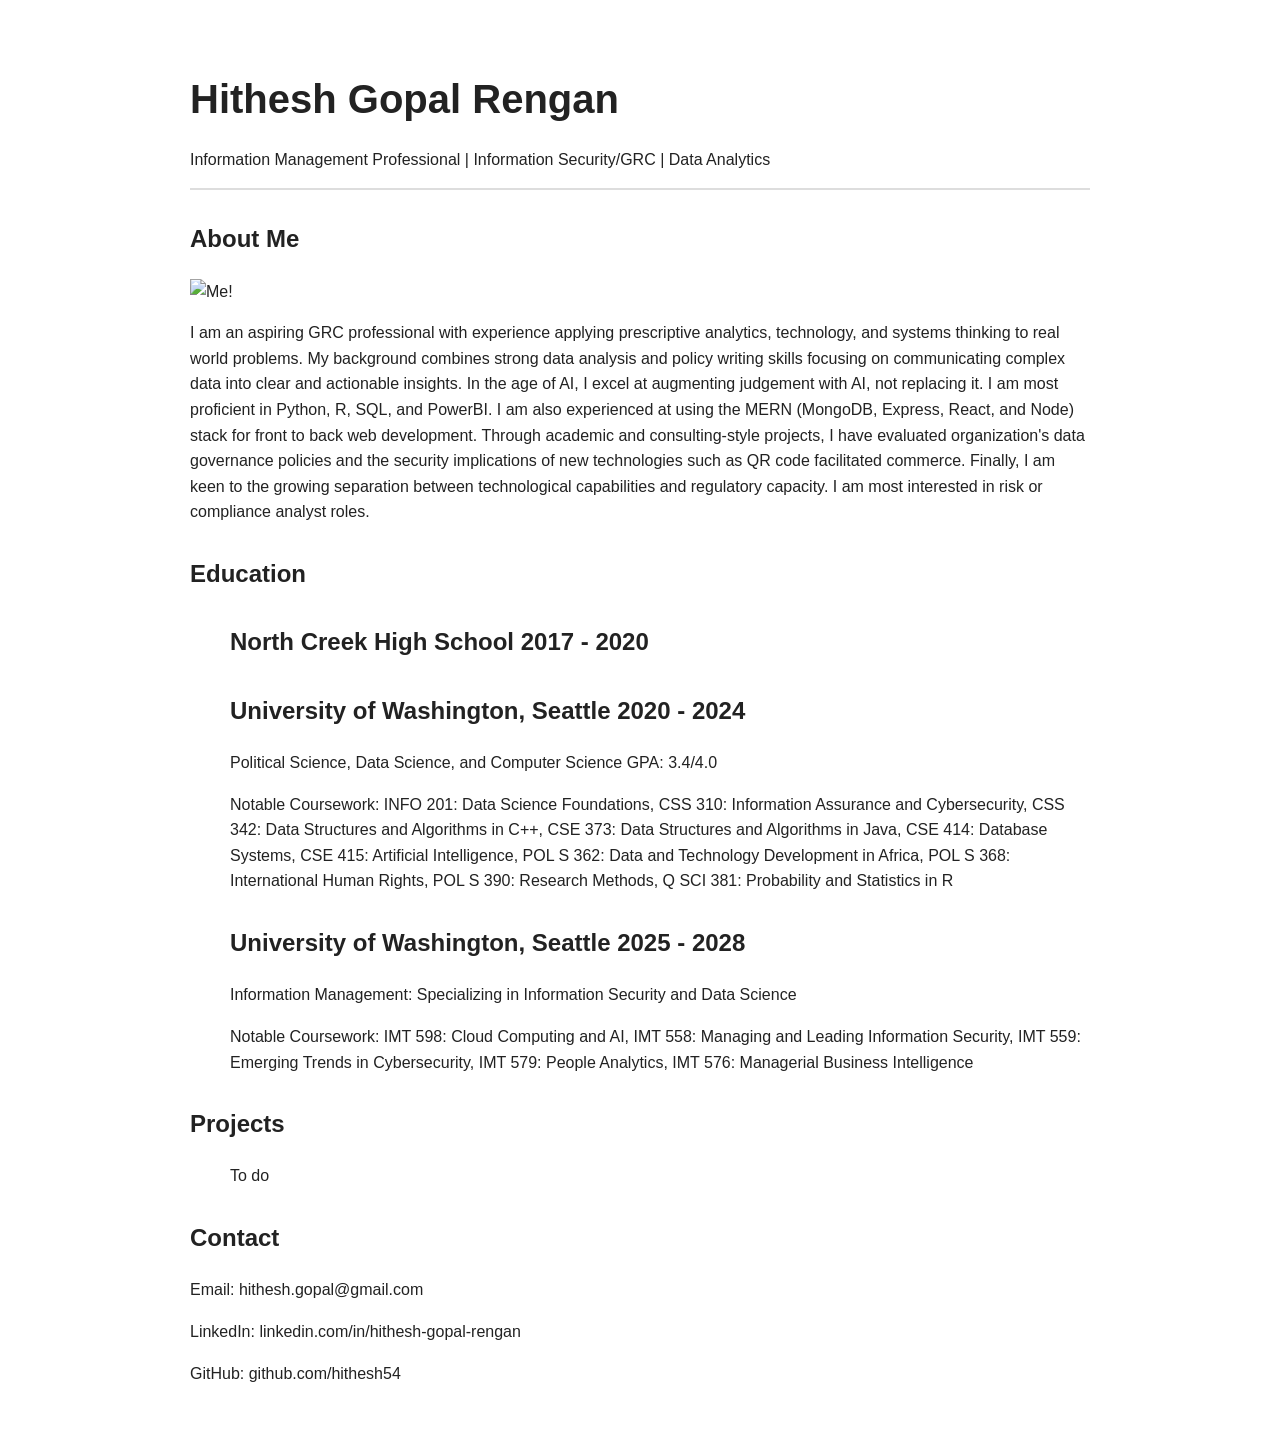
==== index.html @ 1edc967c "Update index.html Added profile pic" ====
<!DOCTYPE html>
<html lang="en">
<head>
  <meta charset="UTF-8" />
  <meta name="viewport" content="width=device-width, initial-scale=1.0" />
  <title>HGR | Portfolio</title>
  <link rel="stylesheet" href="style.css" />
</head>
<body>
  <header>
    <h1>Hithesh Gopal Rengan</h1>
    <p>Information Management Professional | Information Security/GRC | Data Analytics</p>
  </header>

  <main>
    <section>
      <h2>About Me</h2>
      <img src="assets/images/WebsitePP.jpg" alt="Me!">
      <p>
        I am an aspiring GRC professional with experience applying prescriptive analytics, technology, and systems thinking to real world problems. My background combines strong data analysis and policy writing skills focusing on communicating complex data into clear and actionable insights. In the age of AI, I excel at augmenting judgement with AI, not replacing it. 
        I am most proficient in Python, R, SQL, and PowerBI. I am also experienced at using the MERN (MongoDB, Express, React, and Node) stack for front to back web development. Through academic and consulting-style projects, I have evaluated organization's data governance policies and the security implications of new technologies such as QR code facilitated commerce.
        Finally, I am keen to the growing separation between technological capabilities and regulatory capacity. I am most interested in risk or compliance analyst roles.
      </p>
    </section>

    <section>
      <h2>Education</h2>
      <ul>
      <h2>North Creek High School 2017 - 2020</h2>
      <h2>University of Washington, Seattle 2020 - 2024</h2>
      <p>Political Science, Data Science, and Computer Science GPA: 3.4/4.0</p>
      <p>Notable Coursework: INFO 201: Data Science Foundations, CSS 310: Information Assurance and Cybersecurity, CSS 342: Data Structures and Algorithms in C++,
         CSE 373: Data Structures and Algorithms in Java, CSE 414: Database Systems, CSE 415: Artificial Intelligence, POL S 362: Data and Technology Development in Africa,
         POL S 368: International Human Rights, POL S 390: Research Methods, Q SCI 381: Probability and Statistics in R 
      </p>
      <h2>University of Washington, Seattle 2025 - 2028</h2> 
      <p>Information Management: Specializing in Information Security and Data Science</p>
      <p>Notable Coursework: IMT 598: Cloud Computing and AI, IMT 558: Managing and Leading Information Security, IMT 559: Emerging Trends in Cybersecurity,
         IMT 579: People Analytics, IMT 576: Managerial Business Intelligence</p>
      </ul>
    </section>
    
    <section>
      <h2>Projects</h2>
      <ul>
       To do
      </ul>
    </section>

    <section>
      <h2>Contact</h2>
      <p>Email: hithesh.gopal@gmail.com</p>
      <p>LinkedIn: linkedin.com/in/hithesh-gopal-rengan</p>
      <p>GitHub: github.com/hithesh54</p>
    </section>
  </main>
</body>
</html>
---- style.css ----
body {
  font-family: Arial, sans-serif;
  max-width: 900px;
  margin: 0 auto;
  padding: 40px 20px;
  line-height: 1.6;
  color: #222;
}

header {
  border-bottom: 2px solid #ddd;
  margin-bottom: 30px;
}

h1 {
  font-size: 2.5rem;
  margin-bottom: 5px;
}

h2 {
  margin-top: 30px;
}

a {
  color: #0366d6;
}
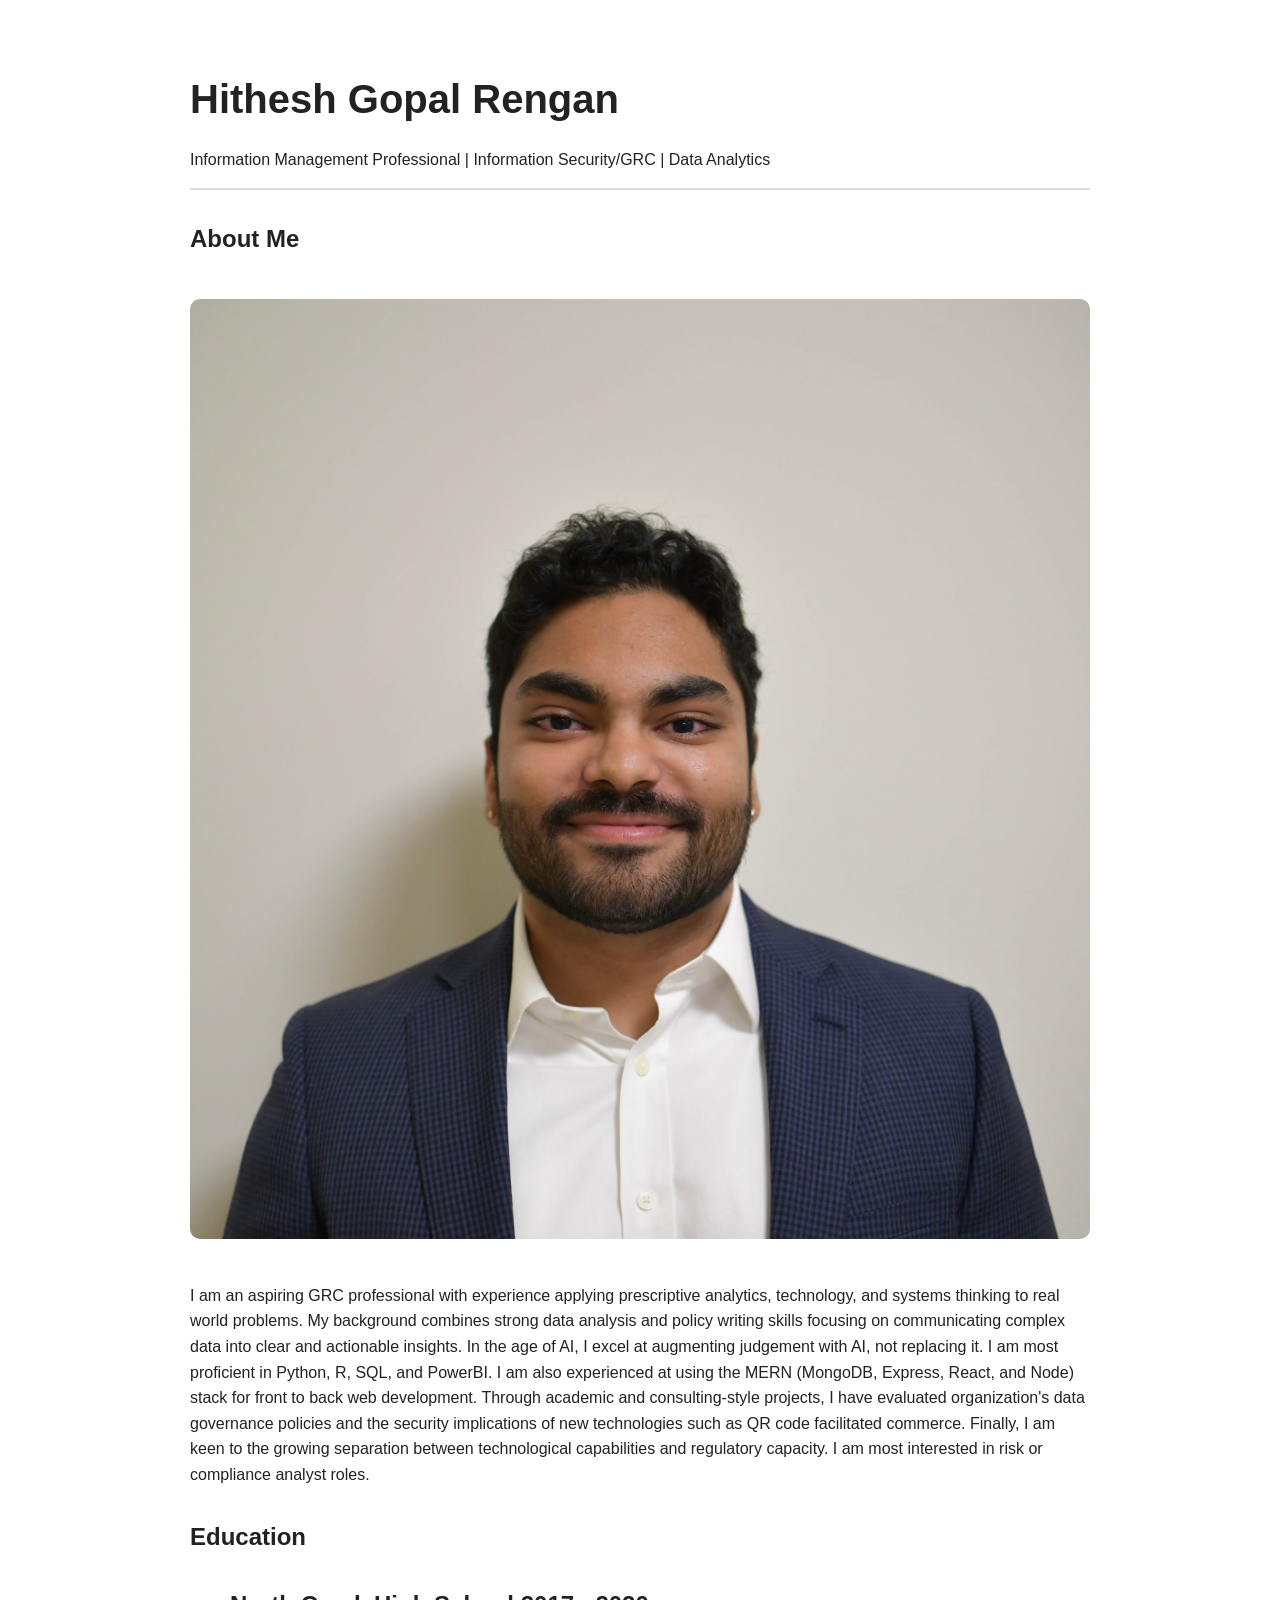
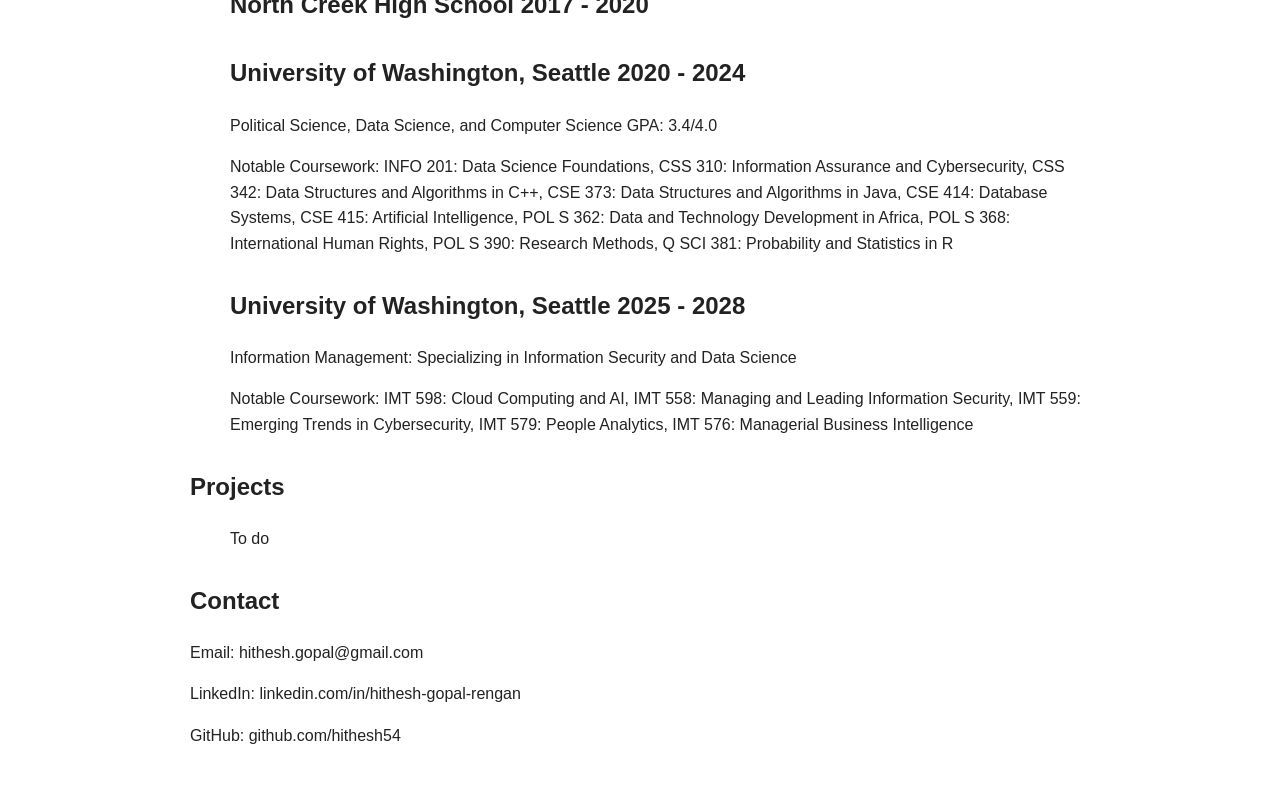
==== commit 7b578cc7: "Update index.html" ====
--- a/index.html
+++ b/index.html
@@ -15,7 +15,7 @@
   <main>
     <section>
       <h2>About Me</h2>
-      <img src="assets/images/WebsitePP.jpg" alt="Me!">
+      <img src="assets/images/WebsitePP.jpg" alt="Me!" class="project-image">
       <p>
         I am an aspiring GRC professional with experience applying prescriptive analytics, technology, and systems thinking to real world problems. My background combines strong data analysis and policy writing skills focusing on communicating complex data into clear and actionable insights. In the age of AI, I excel at augmenting judgement with AI, not replacing it. 
         I am most proficient in Python, R, SQL, and PowerBI. I am also experienced at using the MERN (MongoDB, Express, React, and Node) stack for front to back web development. Through academic and consulting-style projects, I have evaluated organization's data governance policies and the security implications of new technologies such as QR code facilitated commerce.
--- a/style.css
+++ b/style.css
@@ -24,3 +24,10 @@
 a {
   color: #0366d6;
 }
+
+.project-image {
+  max-width: 100%;
+  height: auto;
+  border-radius: 10px;
+  margin: 20px 0;
+}
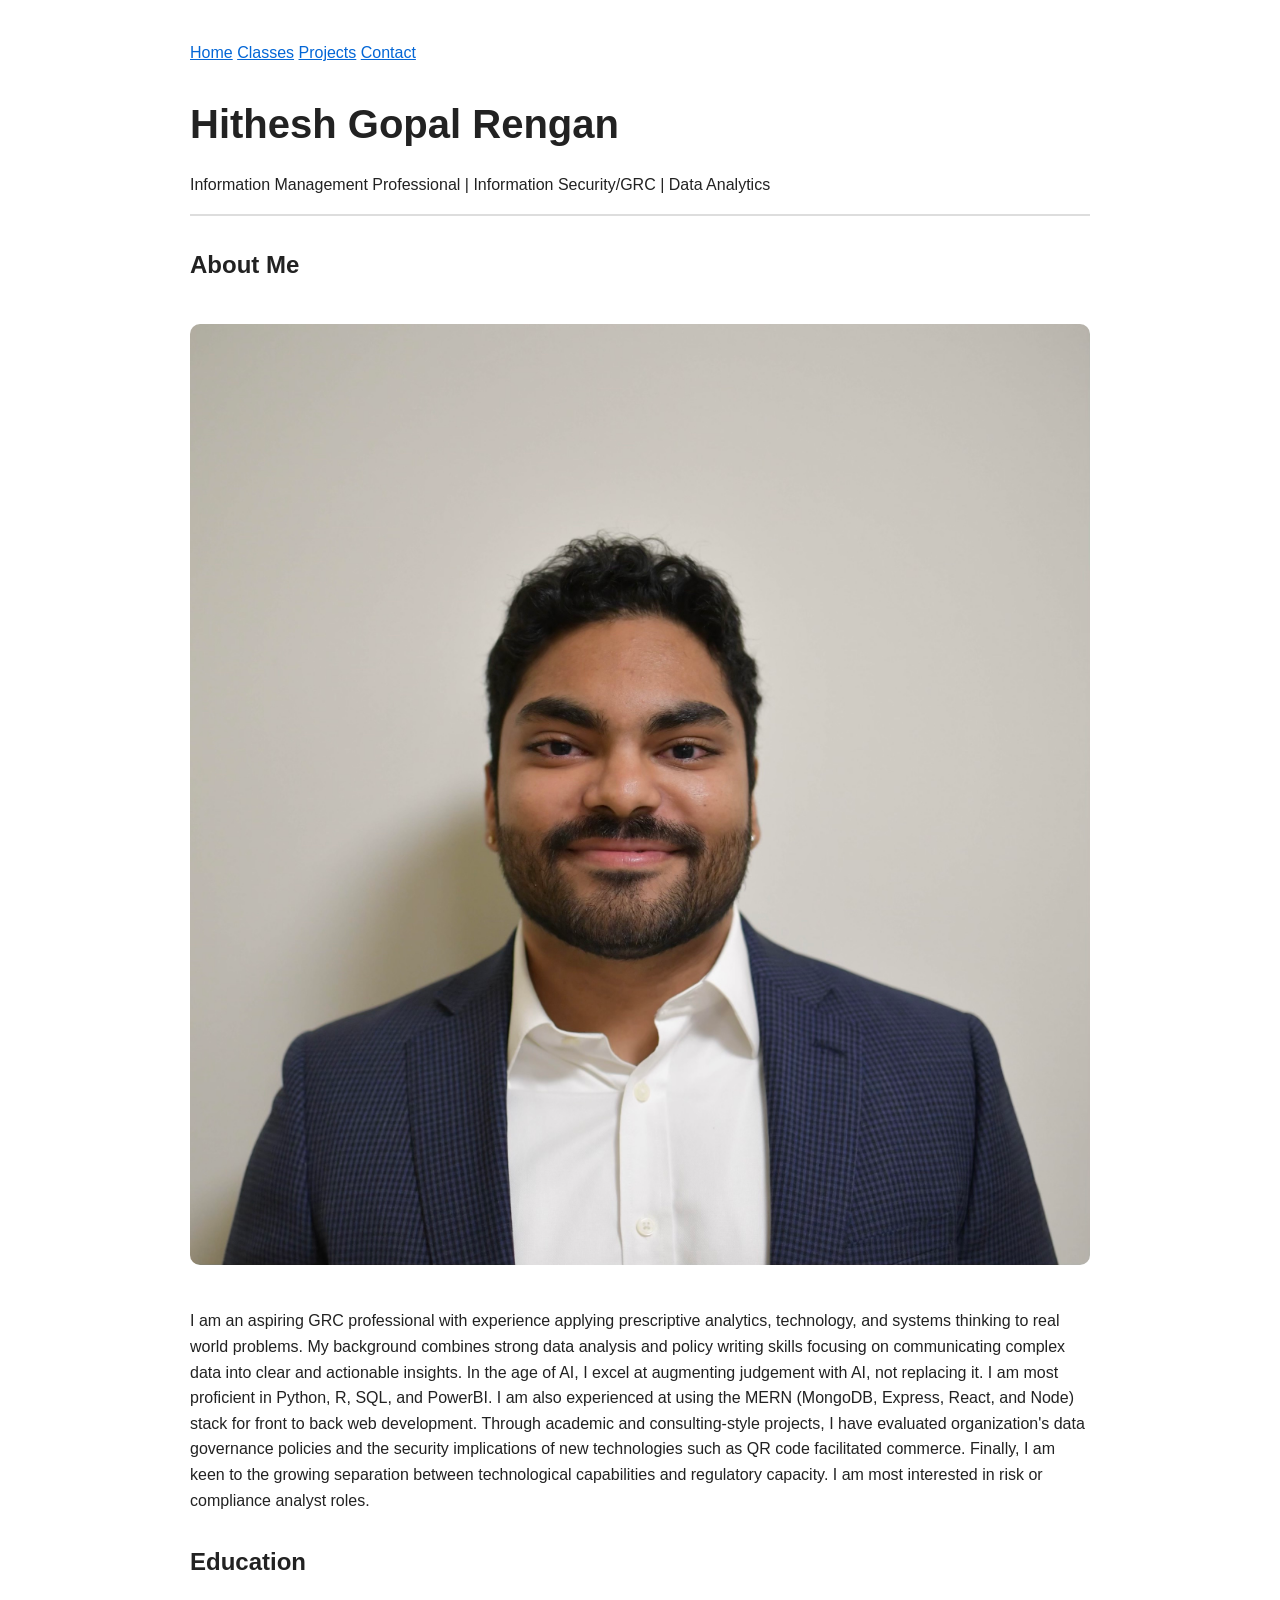
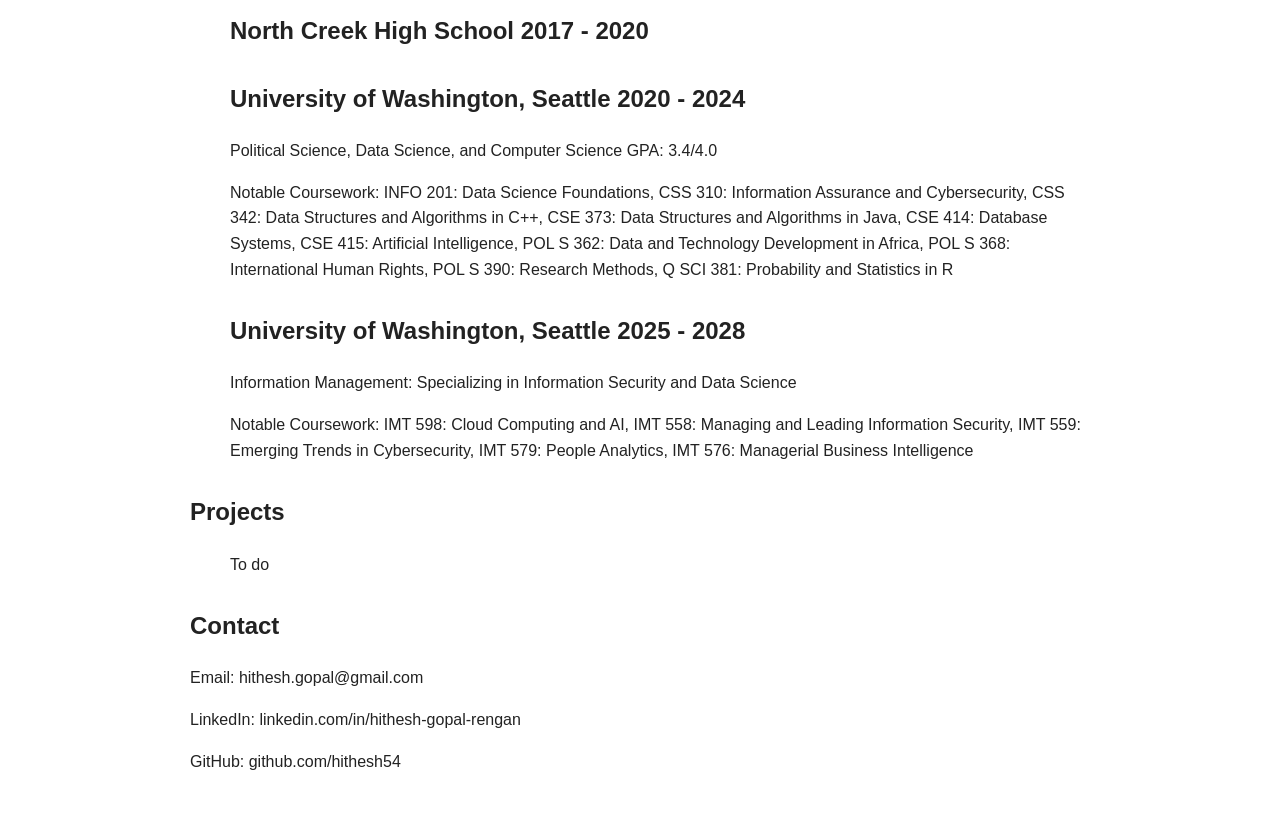
==== commit 426e4fb0: "Update index.html" ====
--- a/index.html
+++ b/index.html
@@ -7,6 +7,14 @@
   <link rel="stylesheet" href="style.css" />
 </head>
 <body>
+
+  <nav>
+    <a href="index.html">Home</a>
+    <a href="classes.html">Classes</a>
+    <a href="projects.html">Projects</a>
+    <a href="contact.html">Contact</a>
+  </nav>
+  
   <header>
     <h1>Hithesh Gopal Rengan</h1>
     <p>Information Management Professional | Information Security/GRC | Data Analytics</p>
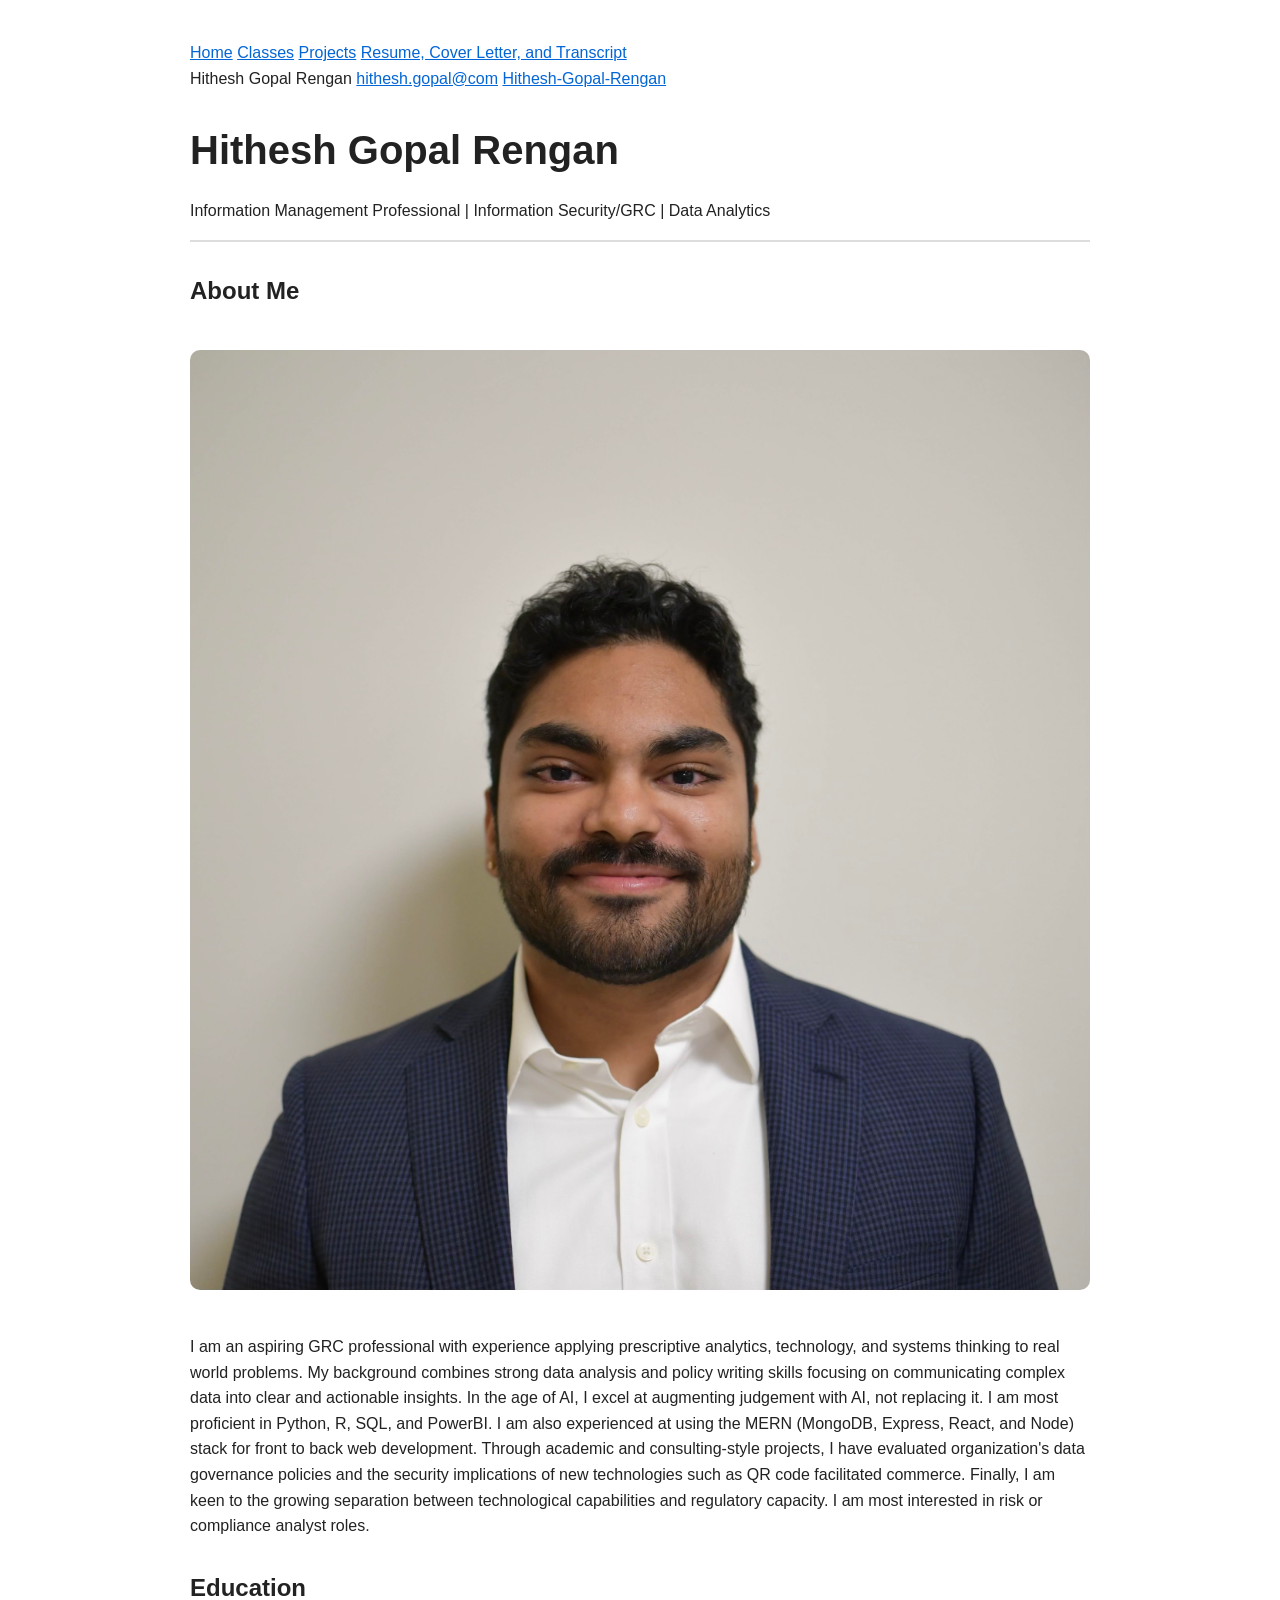
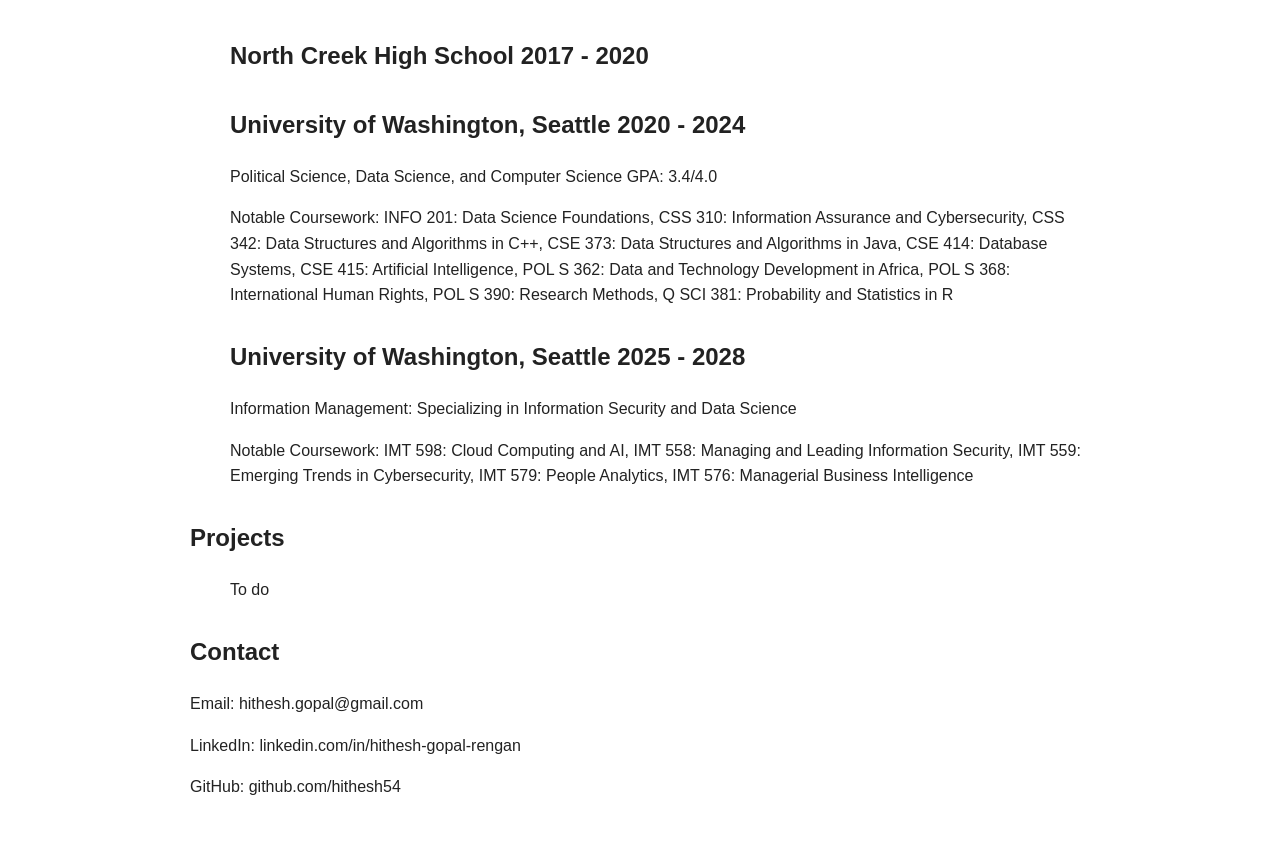
==== commit c7af191e: "Update index.html" ====
--- a/index.html
+++ b/index.html
@@ -8,11 +8,19 @@
 </head>
 <body>
 
-  <nav>
-    <a href="index.html">Home</a>
-    <a href="classes.html">Classes</a>
-    <a href="projects.html">Projects</a>
-    <a href="contact.html">Contact</a>
+  <nav class="navbar">
+    <div class="nav-left">
+      <a href="index.html">Home</a>
+      <a href="classes.html">Classes</a>
+      <a href="projects.html">Projects</a>
+      <a href="docs.html">Resume, Cover Letter, and Transcript</a>
+    </div>
+
+    <div class="nav-right">
+      <span class="nav-name">Hithesh Gopal Rengan</span>
+      <a href="mailto:hithesh.gopal@gmail.com">hithesh.gopal@com</a>
+      <a href="https://www.linkedin.com/in/hithesh-gopal-rengan" target="_blank">Hithesh-Gopal-Rengan</a>
+    </div>
   </nav>
   
   <header>
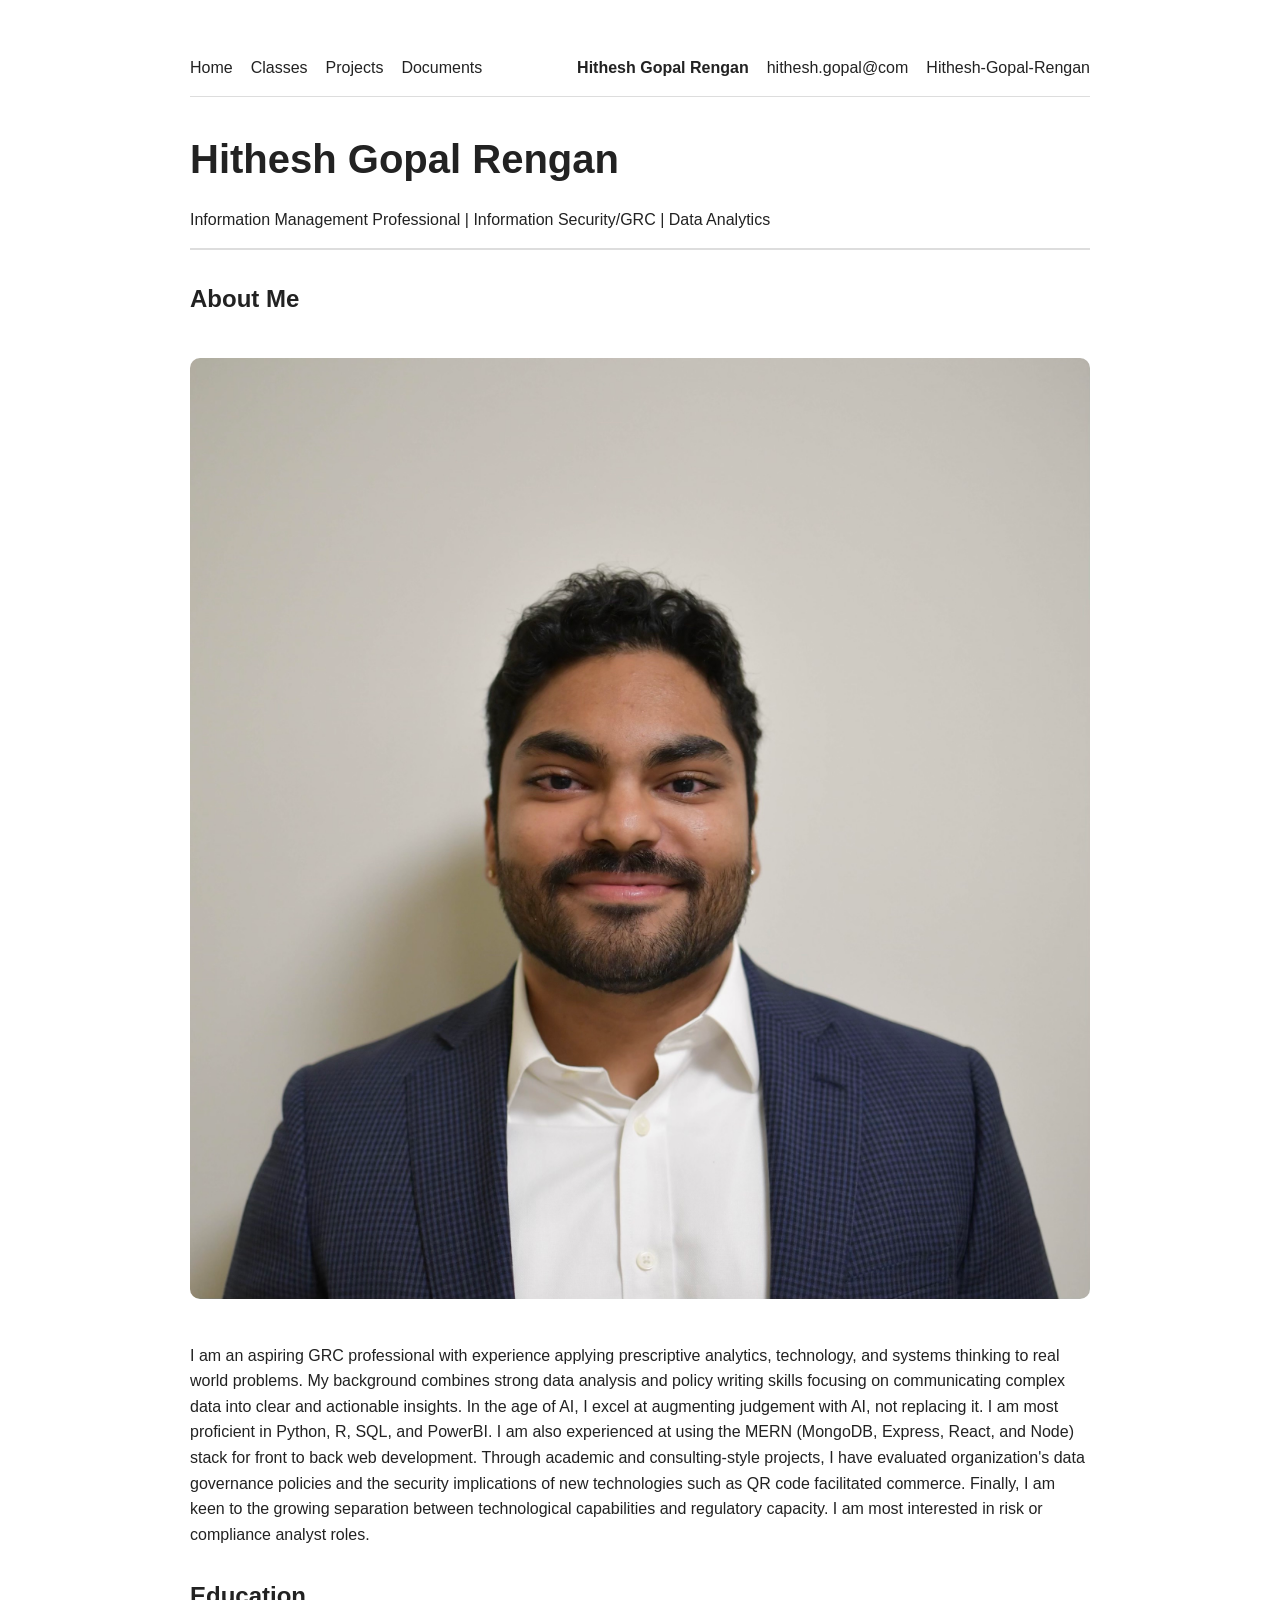
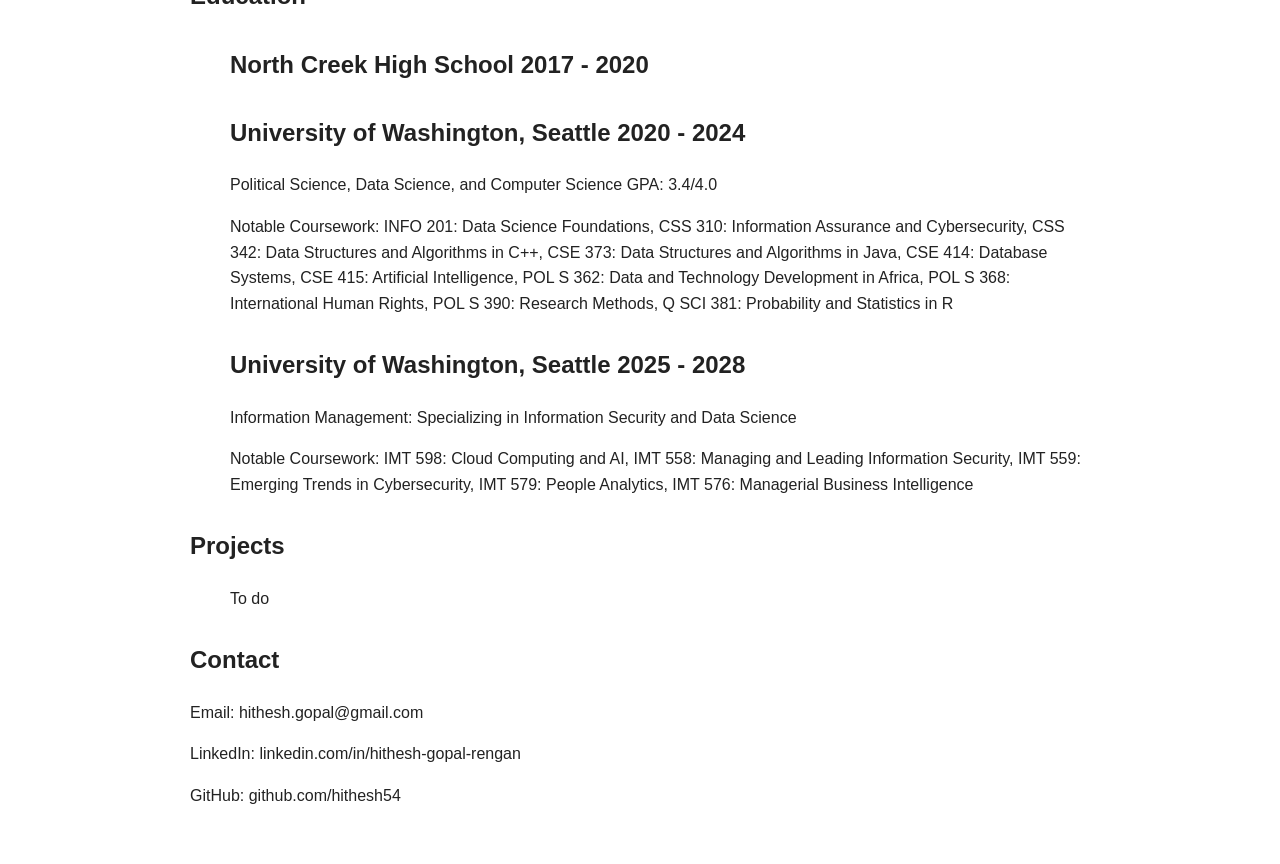
==== commit ba2f6bbd: "Update index.html" ====
--- a/index.html
+++ b/index.html
@@ -13,7 +13,7 @@
       <a href="index.html">Home</a>
       <a href="classes.html">Classes</a>
       <a href="projects.html">Projects</a>
-      <a href="docs.html">Resume, Cover Letter, and Transcript</a>
+      <a href="docs.html">Documents</a>
     </div>
 
     <div class="nav-right">
--- a/style.css
+++ b/style.css
@@ -31,3 +31,47 @@
   border-radius: 10px;
   margin: 20px 0;
 }
+
+.navbar {
+  display: flex;
+  justify-content: space-between;
+  align-items: center;
+  padding: 15px 0;
+  border-bottom: 1px solid #ddd;
+  margin-bottom: 30px;
+}
+
+.nav-left,
+.nav-right {
+  display: flex;
+  align-items: center;
+  gap: 18px;
+}
+
+.navbar a {
+  text-decoration: none;
+  color: #222;
+  font-weight: 500;
+}
+
+.navbar a:hover {
+  text-decoration: underline;
+}
+
+.nav-name {
+  font-weight: 700;
+}
+
+@media (max-width: 700px) {
+  .navbar {
+    flex-direction: column;
+    align-items: flex-start;
+    gap: 12px;
+  }
+
+  .nav-left,
+  .nav-right {
+    flex-wrap: wrap;
+    gap: 12px;
+  }
+}
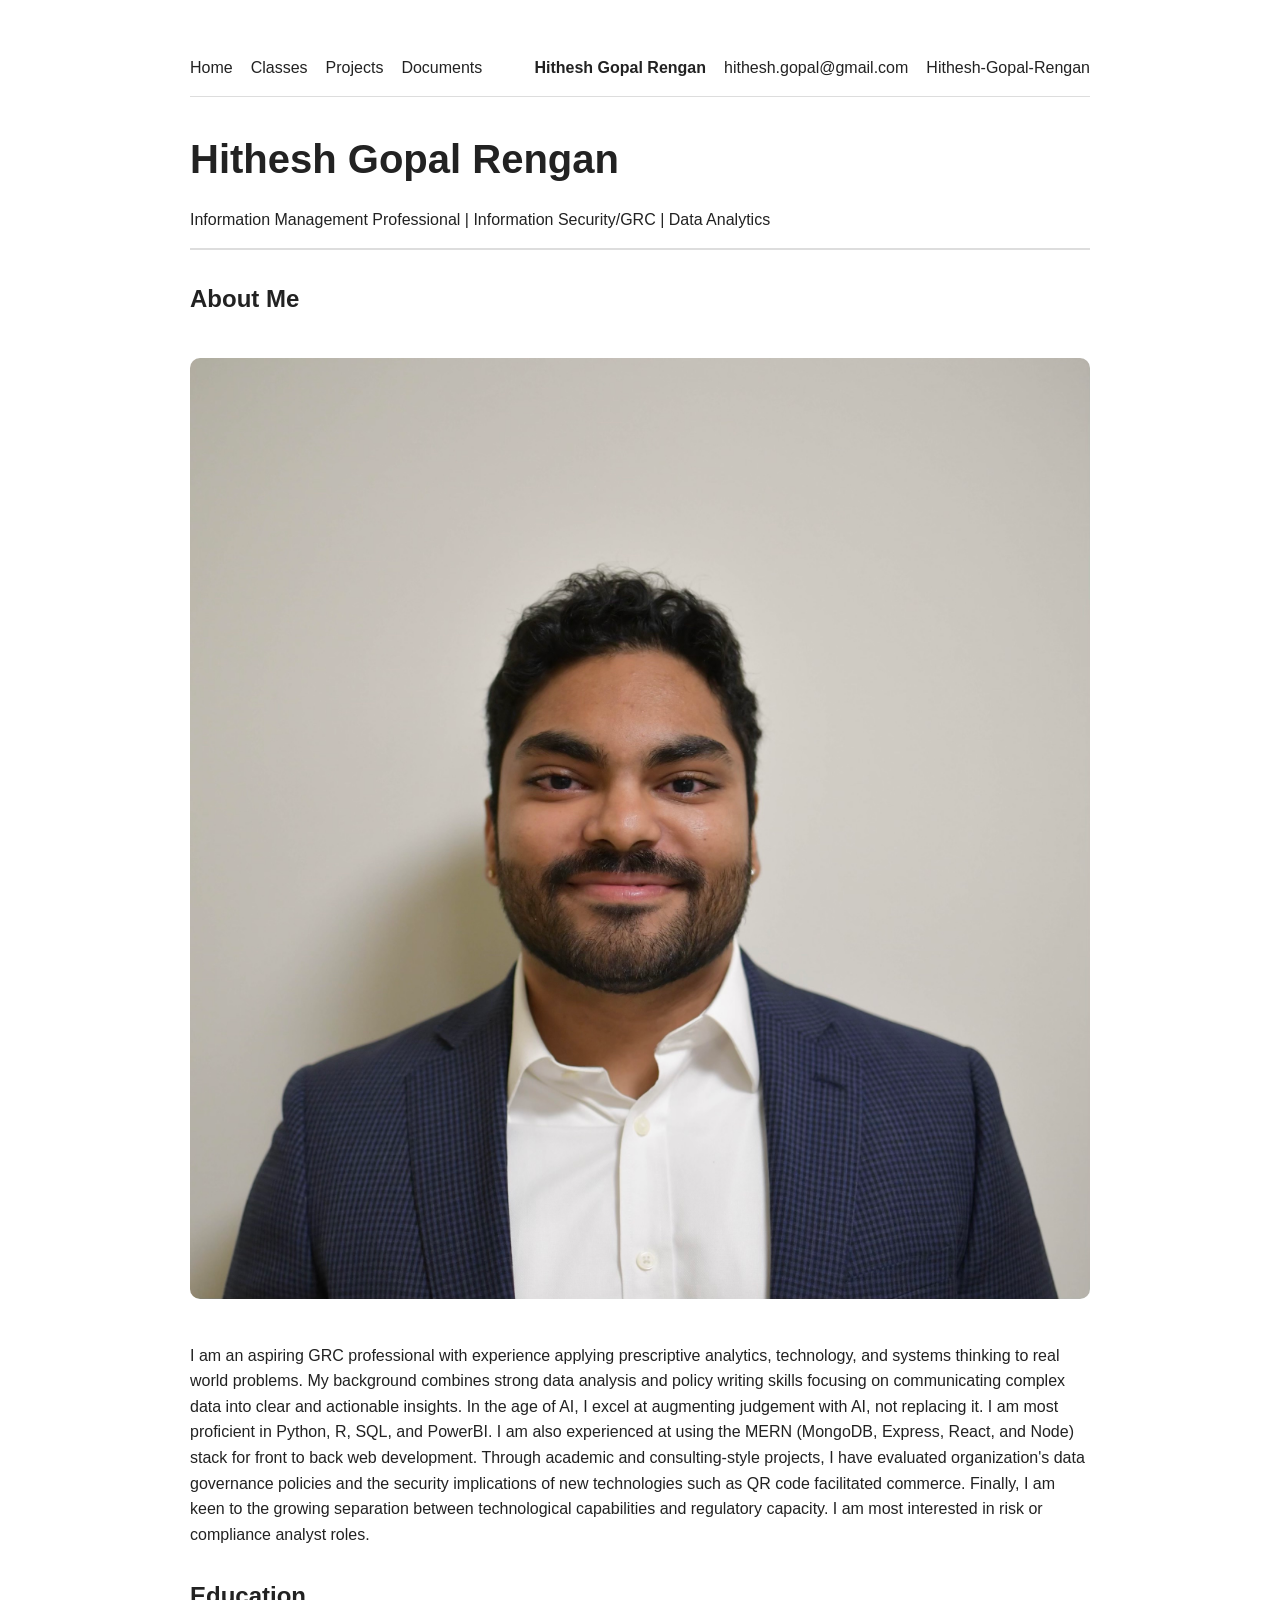
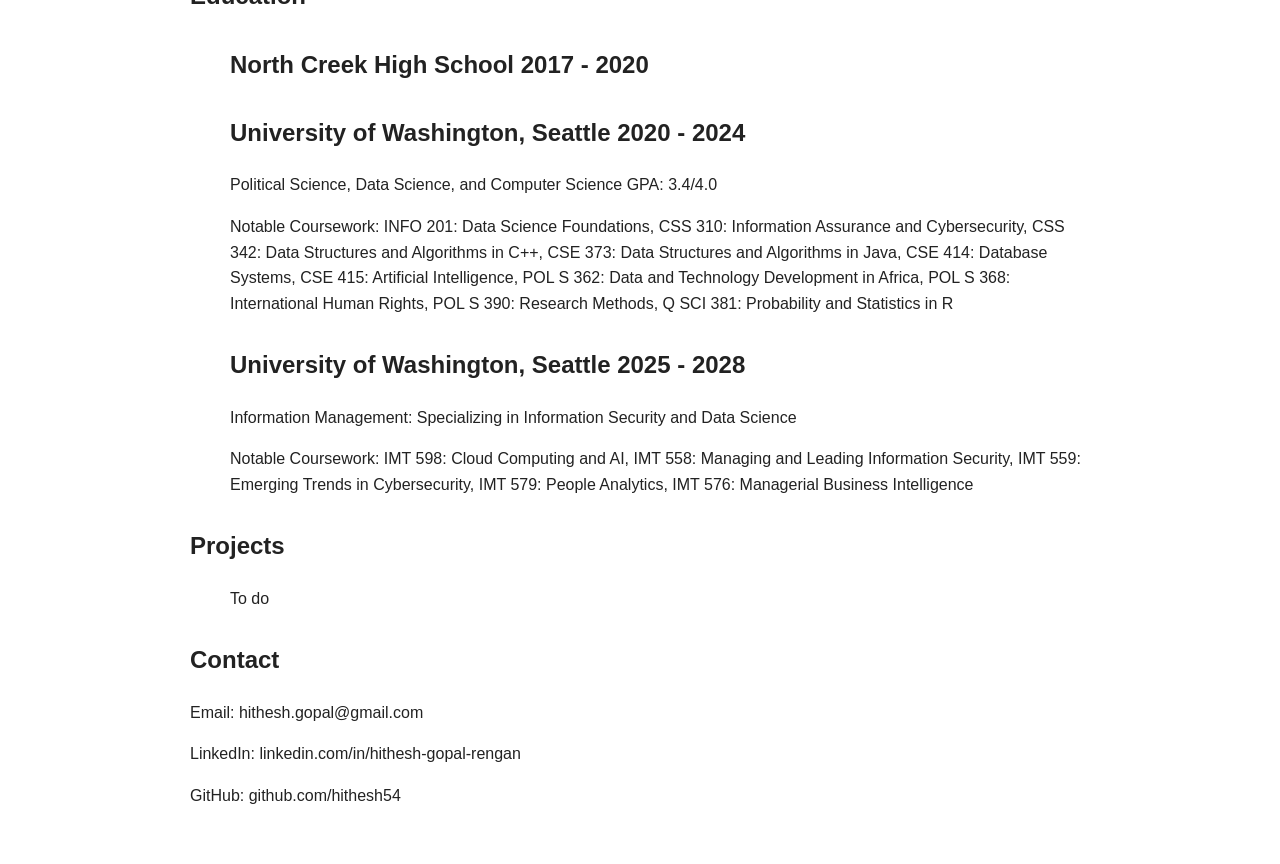
==== commit 46b77ede: "Update index.html" ====
--- a/index.html
+++ b/index.html
@@ -18,7 +18,7 @@
 
     <div class="nav-right">
       <span class="nav-name">Hithesh Gopal Rengan</span>
-      <a href="mailto:hithesh.gopal@gmail.com">hithesh.gopal@com</a>
+      <a href="mailto:hithesh.gopal@gmail.com">hithesh.gopal@gmail.com</a>
       <a href="https://www.linkedin.com/in/hithesh-gopal-rengan" target="_blank">Hithesh-Gopal-Rengan</a>
     </div>
   </nav>
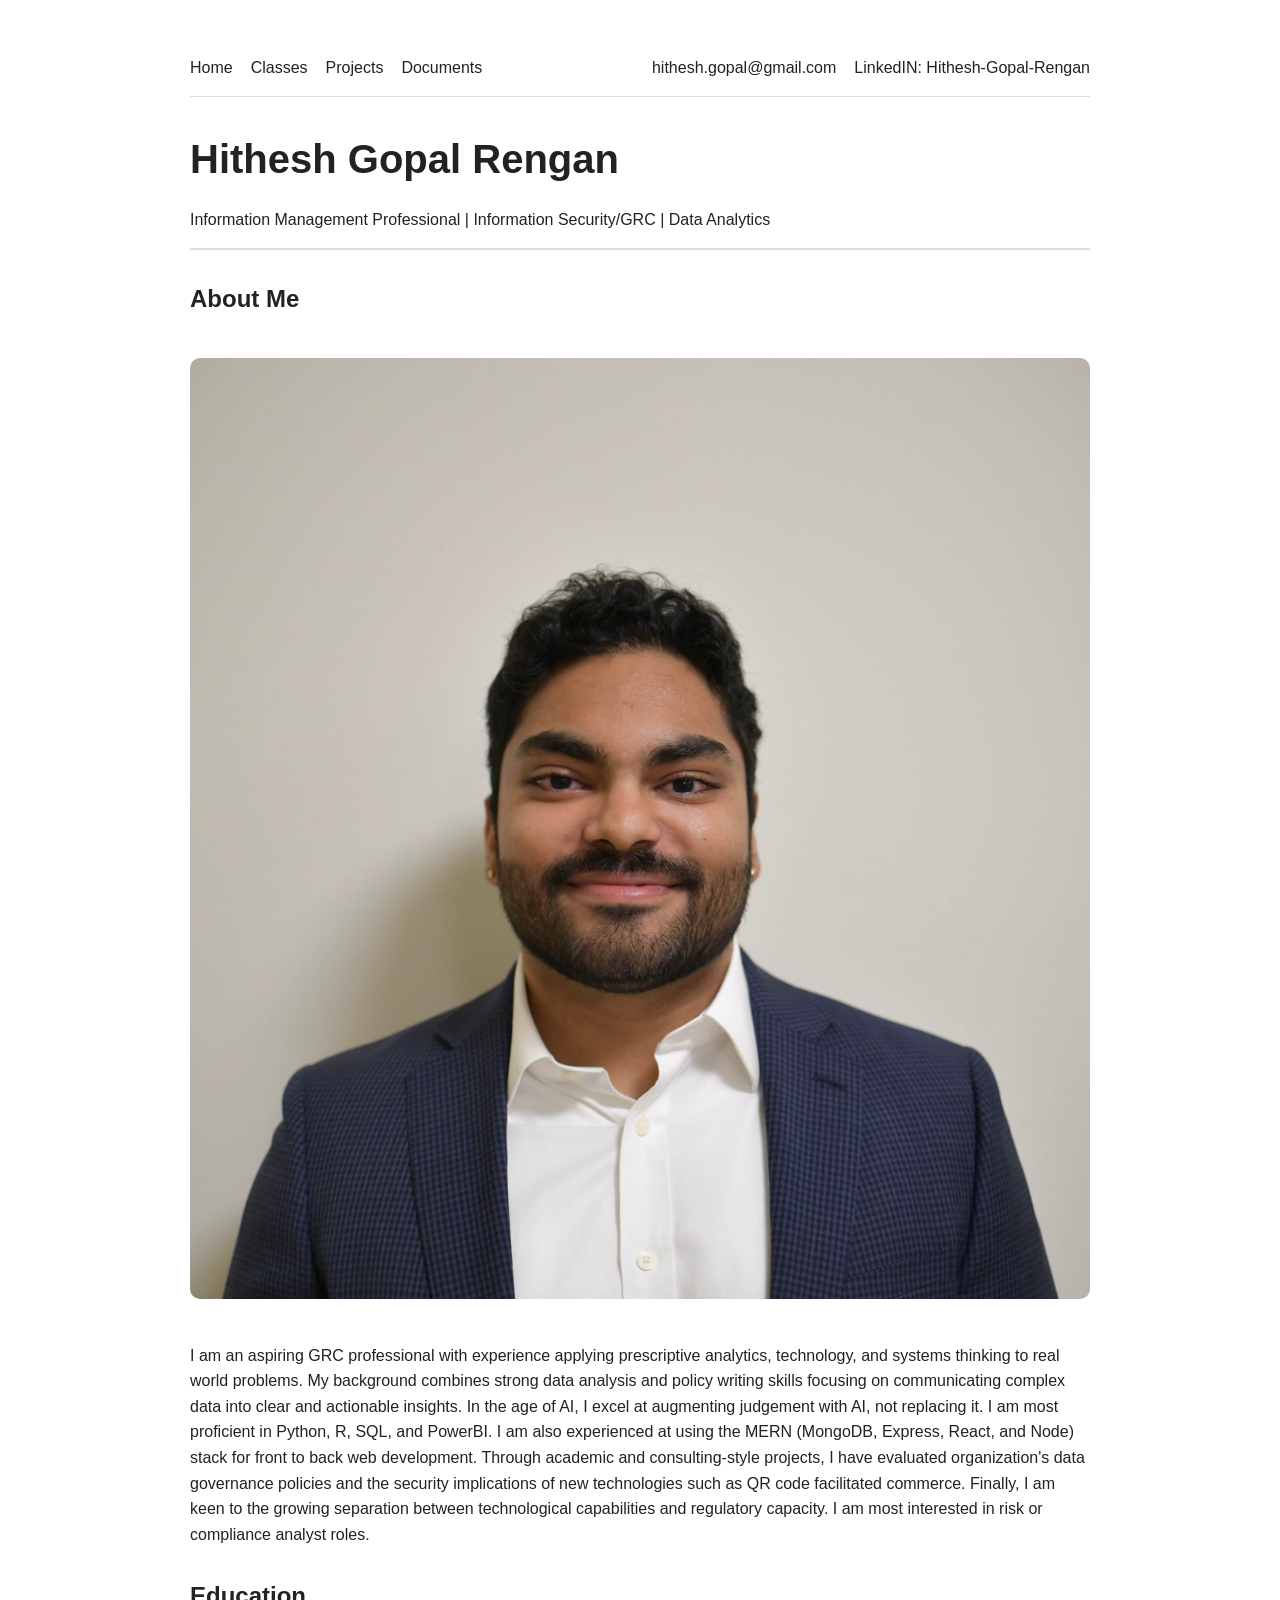
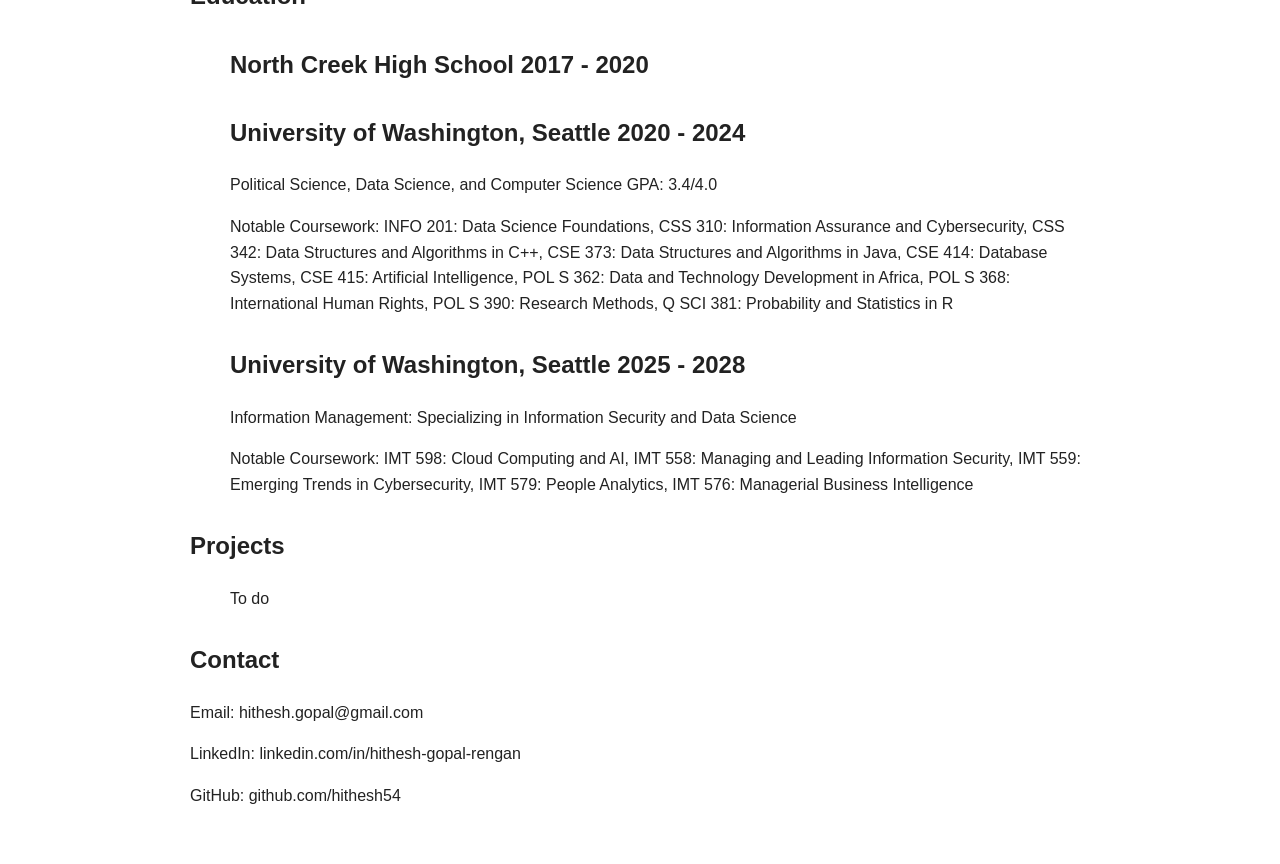
==== commit 18963314: "Update index.html" ====
--- a/index.html
+++ b/index.html
@@ -17,9 +17,8 @@
     </div>
 
     <div class="nav-right">
-      <span class="nav-name">Hithesh Gopal Rengan</span>
       <a href="mailto:hithesh.gopal@gmail.com">hithesh.gopal@gmail.com</a>
-      <a href="https://www.linkedin.com/in/hithesh-gopal-rengan" target="_blank">Hithesh-Gopal-Rengan</a>
+      <a href="https://www.linkedin.com/in/hithesh-gopal-rengan" target="_blank">LinkedIN: Hithesh-Gopal-Rengan</a>
     </div>
   </nav>
   
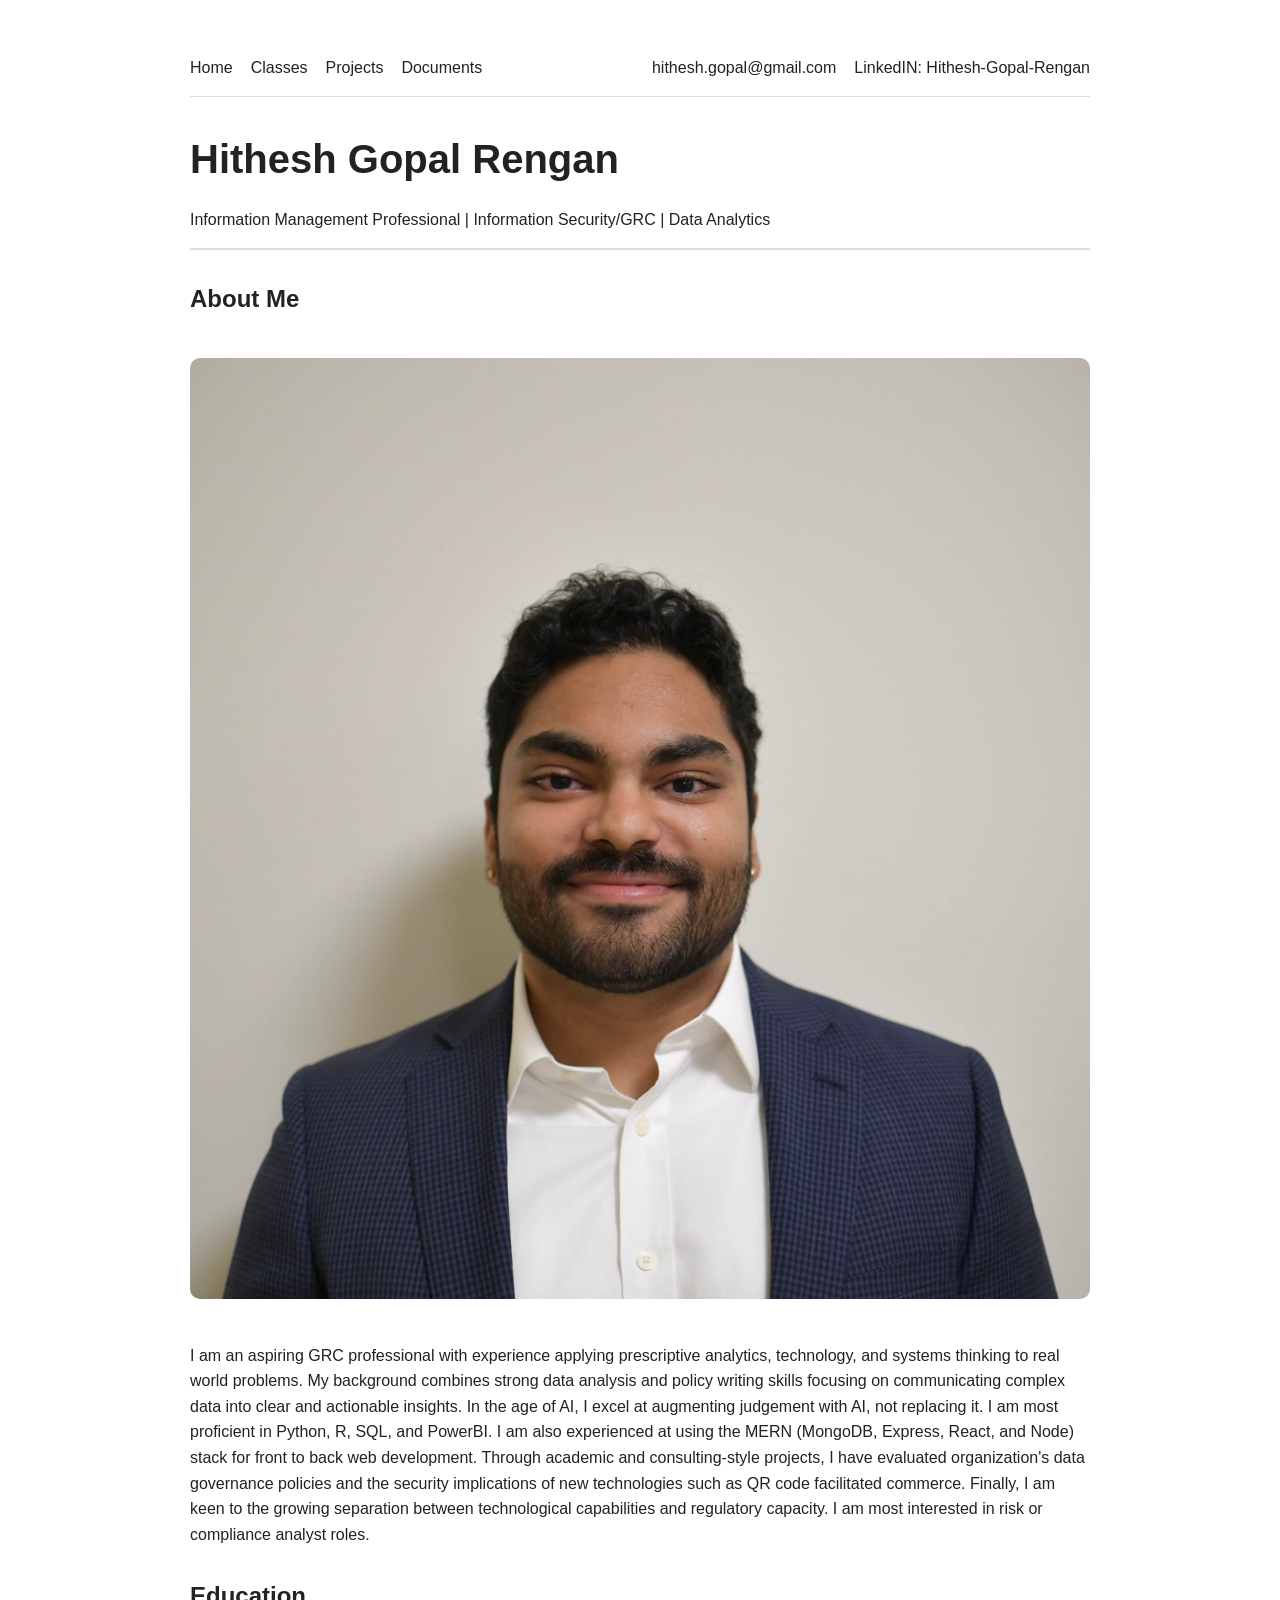
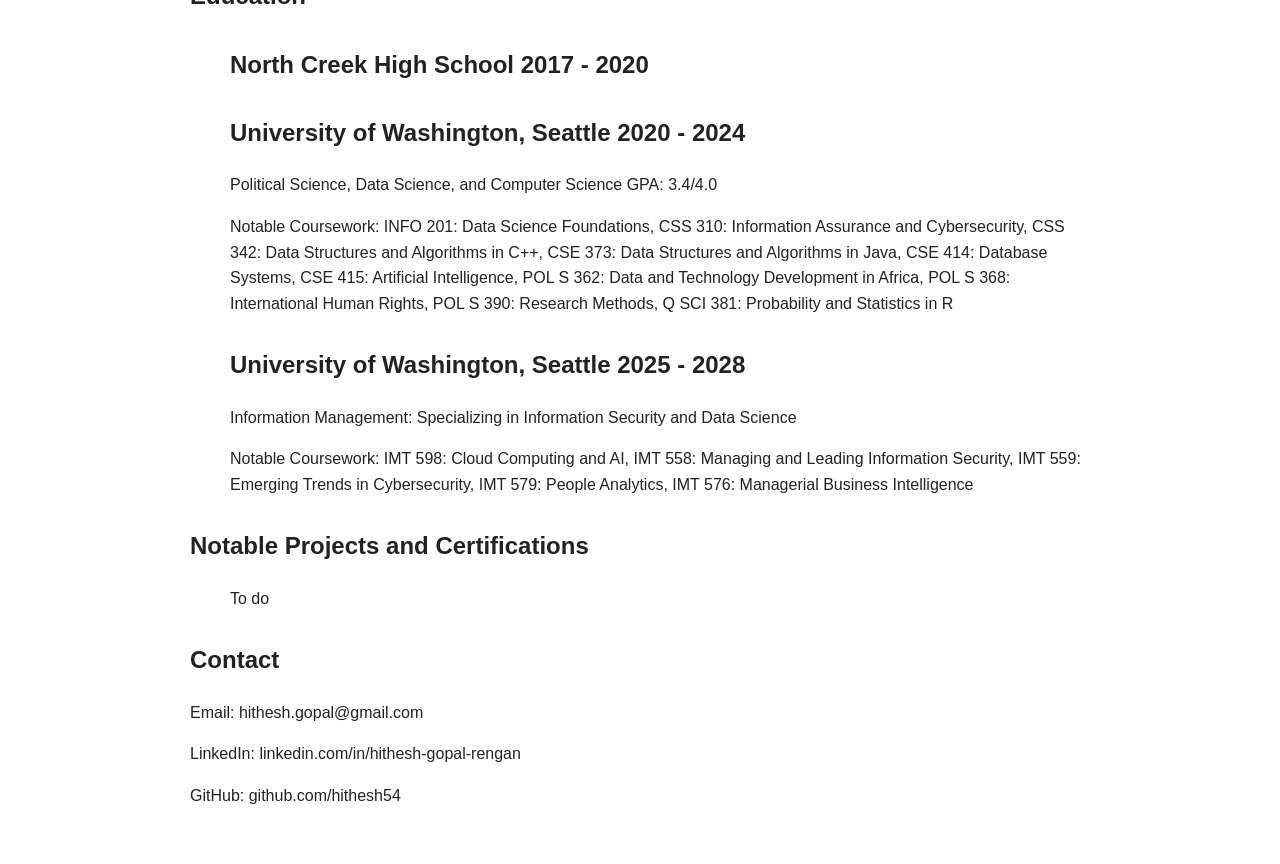
==== commit 540050aa: "Update index.html" ====
--- a/index.html
+++ b/index.html
@@ -56,7 +56,7 @@
     </section>
     
     <section>
-      <h2>Projects</h2>
+      <h2>Notable Projects and Certifications</h2>
       <ul>
        To do
       </ul>
